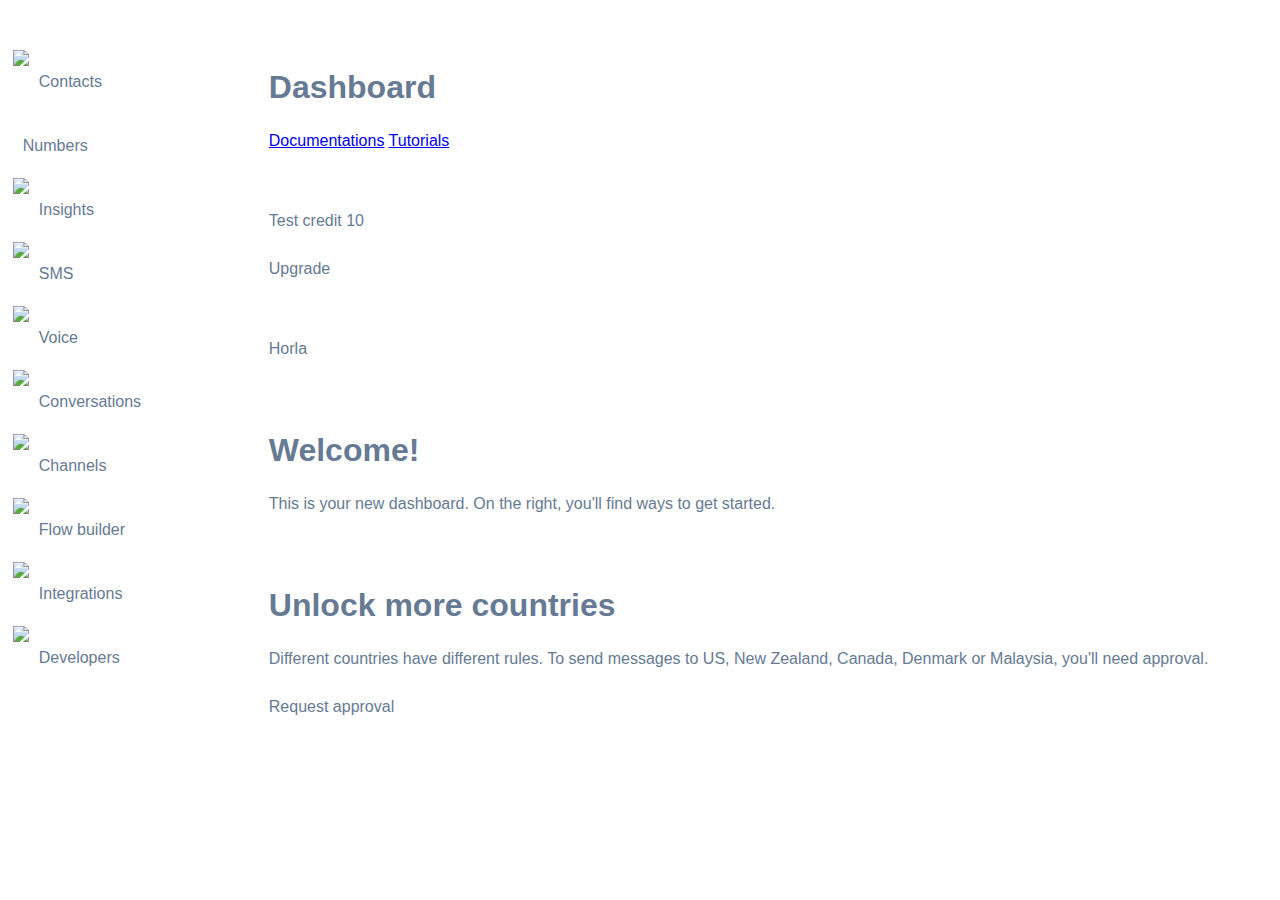
==== Messagebird/dashboard/index.html @ 9eba20c5 "jnj" ====
<!DOCTYPE html>
<html lang="en">
    <head>
        <meta charset="utf-8">
        <link rel="stylesheet" type="text/css" href="style.css">
        <meta name="viewport" content="width=device-width, initial-scale=1.0">

    </head>
    <body>
        <div class="container">
            <div class="fest">
                <div class="nava">
                    <img src="pp.svg">
                    <p>Contacts</p>
                </div>
                <div class="nava">
                    <img>
                    <p>Numbers</p>
                </div>
                <div class="nava">
                    <img src="ins.svg">
                    <p>Insights</p>
                </div>
                <div class="nava">
                    <img src="sms.svg">
                    <p>SMS</p>
                </div>
                <div class="nava">
                    <img src="voi.svg">
                    <p>Voice</p>
                </div>
                <div class="nava">
                    <img src="conv.svg">
                    <p>Conversations</p>
                </div>
                <div class="nava">
                    <img src="cha.svg">
                    <p>Channels</p>
                </div>
                <div class="nava">
                    <img src="flo.svg">
                    <p>Flow builder</p>
                </div>
                <div class="nava">
                    <img src="int.svg">
                    <p>Integrations</p>
                </div>
                <div class="nava">
                    <img src="dev.svg">
                    <p>Developers</p>
                </div>

            </div>
            <div class="econd">
                <div>
                    <h1>Dashboard</h1>
                    <div>
                        <a href="#">Documentations</a>
                        <a href="#">Tutorials</a>
                    </div>
                    <div>
                        <img>
                        <p>Test credit 10</p>
                        <span>Upgrade</span>
                    </div>
                    <div>
                        <img>
                        <p>Horla</p>
                    </div>
                </div>
                <div>
                    <div>
                        <div>
                            <img>
                            <h1>Welcome!</h1>
                            <p>This is your new dashboard. On the right, you'll find ways to get started.</p>
                        </div>
                        <div>
                            <img>
                            <span>
                                <h1>Unlock more countries</h1>
                                <p>Different countries have different rules. To send messages to US, New Zealand, Canada, Denmark or Malaysia, you'll need approval.</p>
                                <span>Request approval</span>
                            </span>
                        </div>
                    </div>
                    <div>
                        <div></div>
                        <div></div>
                    </div>
                </div>
            </div>
        </div>
    </body>

</html>
---- Messagebird/dashboard/style.css ----
@font-face {
   font-family: LotaGrotesque-Regular;
   src: url("/Fonts/LotaGrotesque-Regular.ttf");
}


@font-face {
   font-family: myFirstFont;
   src: url(sansation_light.woff);
}

@font-face {
   font-family: myFirstFont;
   src: url(sansation_light.woff);
}

@font-face {
   font-family: myFirstFont;
   src: url(sansation_light.woff);
}

@font-face {
   font-family: myFirstFont;
   src: url(sansation_light.woff);
}











body{
    font-family: LotaGrotesque-Regular, sans-serif;
    margin: 0;
    padding: 0;
    line-height: 2em;
    color: #667a93;
    margin-top: 50px;    

}

.container{
   display: flex;
   justify-content: space-around;
   align-content: space-between;
}

.fest{
   width: 18%;
}

.econd{
   width: 78%;
}

.nava{
   display: flex;
}

.nava>p{
   margin-left: 10px;
}
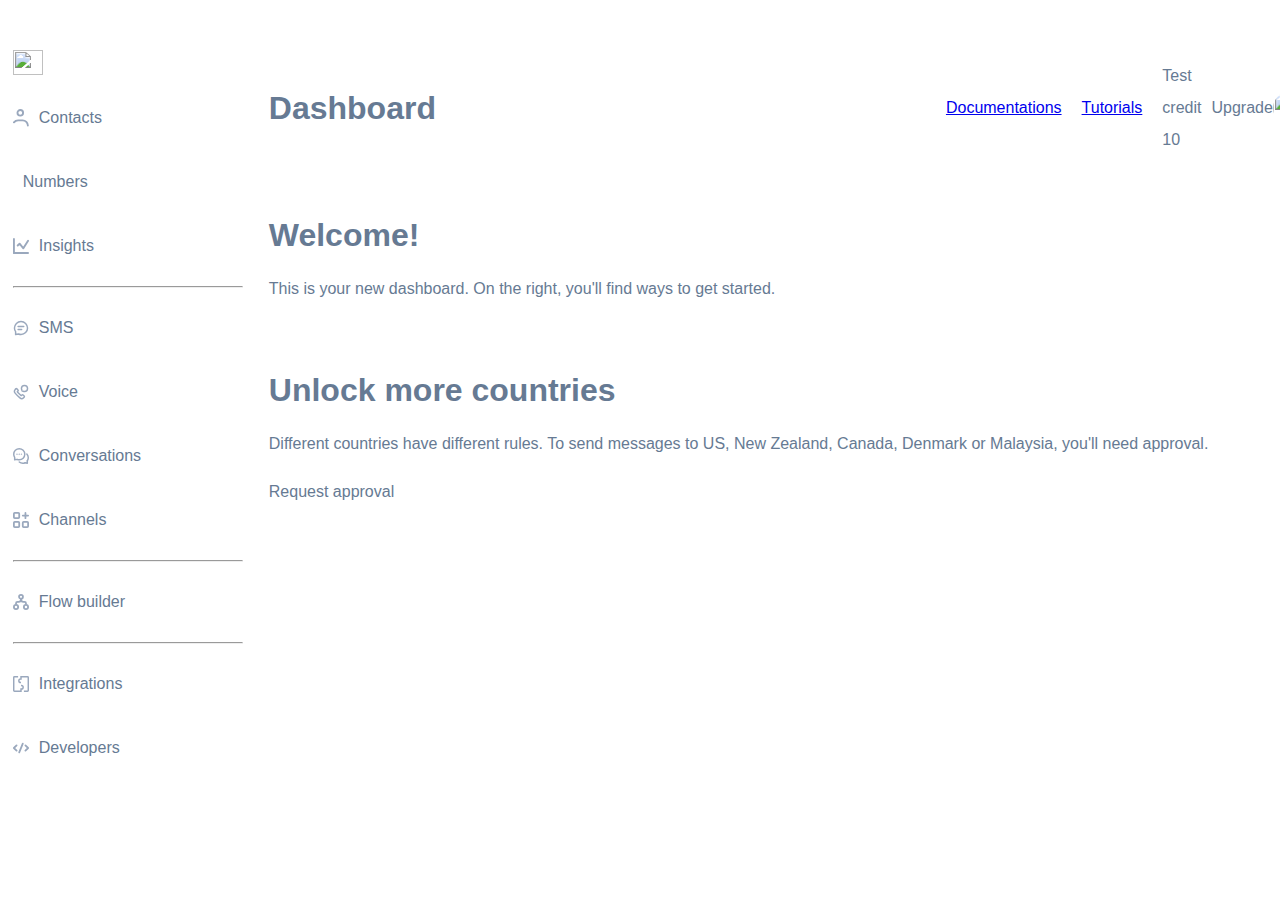
==== commit 0343c408: "jnc" ====
--- a/Messagebird/dashboard/index.html
+++ b/Messagebird/dashboard/index.html
@@ -10,6 +10,7 @@
     <body>
         <div class="container">
             <div class="fest">
+                <img src="glyph.svg" width="30px" height="25px">
                 <div class="nava">
                     <img src="pp.svg">
                     <p>Contacts</p>
@@ -22,6 +23,7 @@
                     <img src="ins.svg">
                     <p>Insights</p>
                 </div>
+                <hr>
                 <div class="nava">
                     <img src="sms.svg">
                     <p>SMS</p>
@@ -38,10 +40,12 @@
                     <img src="cha.svg">
                     <p>Channels</p>
                 </div>
+                <hr>
                 <div class="nava">
                     <img src="flo.svg">
                     <p>Flow builder</p>
                 </div>
+                <hr>
                 <div class="nava">
                     <img src="int.svg">
                     <p>Integrations</p>
@@ -53,19 +57,19 @@
 
             </div>
             <div class="econd">
-                <div>
+                <div class="dash">
                     <h1>Dashboard</h1>
-                    <div>
+                    <div class="doct">
                         <a href="#">Documentations</a>
                         <a href="#">Tutorials</a>
                     </div>
-                    <div>
+                    <div class="tst">
                         <img>
                         <p>Test credit 10</p>
                         <span>Upgrade</span>
                     </div>
-                    <div>
-                        <img>
+                    <div class="hrl">
+                        <img src="gravatar.jpg" class="grv">
                         <p>Horla</p>
                     </div>
                 </div>
--- a/Messagebird/dashboard/style.css
+++ b/Messagebird/dashboard/style.css
@@ -64,4 +64,34 @@
 
 .nava>p{
    margin-left: 10px;
+}
+
+.dash{
+   display: flex;
+   align-items: center;
+   justify-content: space-between;
+}
+
+.dash>h1{
+   margin-right: 500px;
+}
+
+.tst,.hrl,.doct{
+   display: flex;
+   align-items: center;
+}
+.doct>a{
+   margin: 10px;
+}
+
+.tst>p{
+   margin: 10px;
+}
+
+.grv{
+   width: 32px;
+   height: 32px;
+   margin-right: 16px;
+   flex-shrink: 0;
+   border-radius: 50%;
 }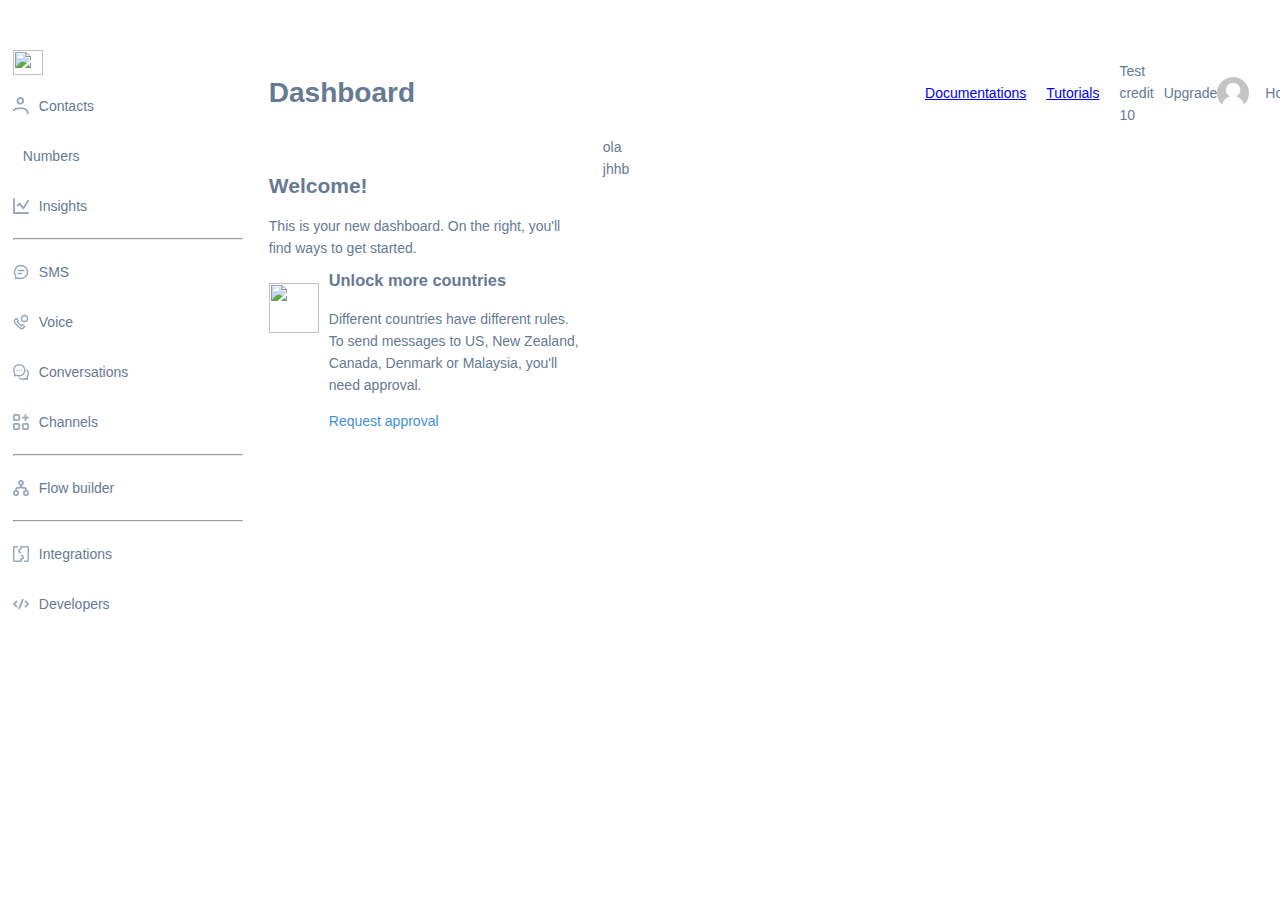
==== commit 250edc77: "jjdebh" ====
--- a/Messagebird/dashboard/index.html
+++ b/Messagebird/dashboard/index.html
@@ -73,25 +73,25 @@
                         <p>Horla</p>
                     </div>
                 </div>
-                <div>
-                    <div>
+                <div class="unl">
+                    <div class="welt">
                         <div>
                             <img>
-                            <h1>Welcome!</h1>
+                            <h2>Welcome!</h2>
                             <p>This is your new dashboard. On the right, you'll find ways to get started.</p>
                         </div>
-                        <div>
-                            <img>
+                        <div class="nota">
+                            <img src="note.svg" width="50px" height="50px">
                             <span>
-                                <h1>Unlock more countries</h1>
+                                <h3>Unlock more countries</h3>
                                 <p>Different countries have different rules. To send messages to US, New Zealand, Canada, Denmark or Malaysia, you'll need approval.</p>
-                                <span>Request approval</span>
+                                <span id="spnf">Request approval</span>
                             </span>
                         </div>
                     </div>
                     <div>
-                        <div></div>
-                        <div></div>
+                        <div> ola</div>
+                        <div>jhhb</div>
                     </div>
                 </div>
             </div>
--- a/Messagebird/dashboard/style.css
+++ b/Messagebird/dashboard/style.css
@@ -35,12 +35,15 @@
 
 
 body{
-    font-family: LotaGrotesque-Regular, sans-serif;
-    margin: 0;
-    padding: 0;
-    line-height: 2em;
-    color: #667a93;
-    margin-top: 50px;    
+   font-family: LotaGrotesque-Regular, sans-serif;
+   margin: 0;
+   padding: 0;
+   line-height: 2em;
+   color: #667a93;
+   margin-top: 50px;    
+   font-size: 14px;;
+   line-height: 22px;
+
 
 }
 
@@ -94,4 +97,29 @@
    margin-right: 16px;
    flex-shrink: 0;
    border-radius: 50%;
-}+}
+
+.unl{
+   display: flex;
+}
+
+.welt{
+   display: flex;
+   flex-direction: column;
+   margin-right: 24px;
+   flex-basis: 310px;
+}
+
+.nota{
+   display: flex;
+   margin-top: 10px;;
+}
+
+.nota>span{
+   margin-top: -30px;
+   margin-left: 10px;
+}
+
+#spnf{
+   color: #3f90dc;: 
+}
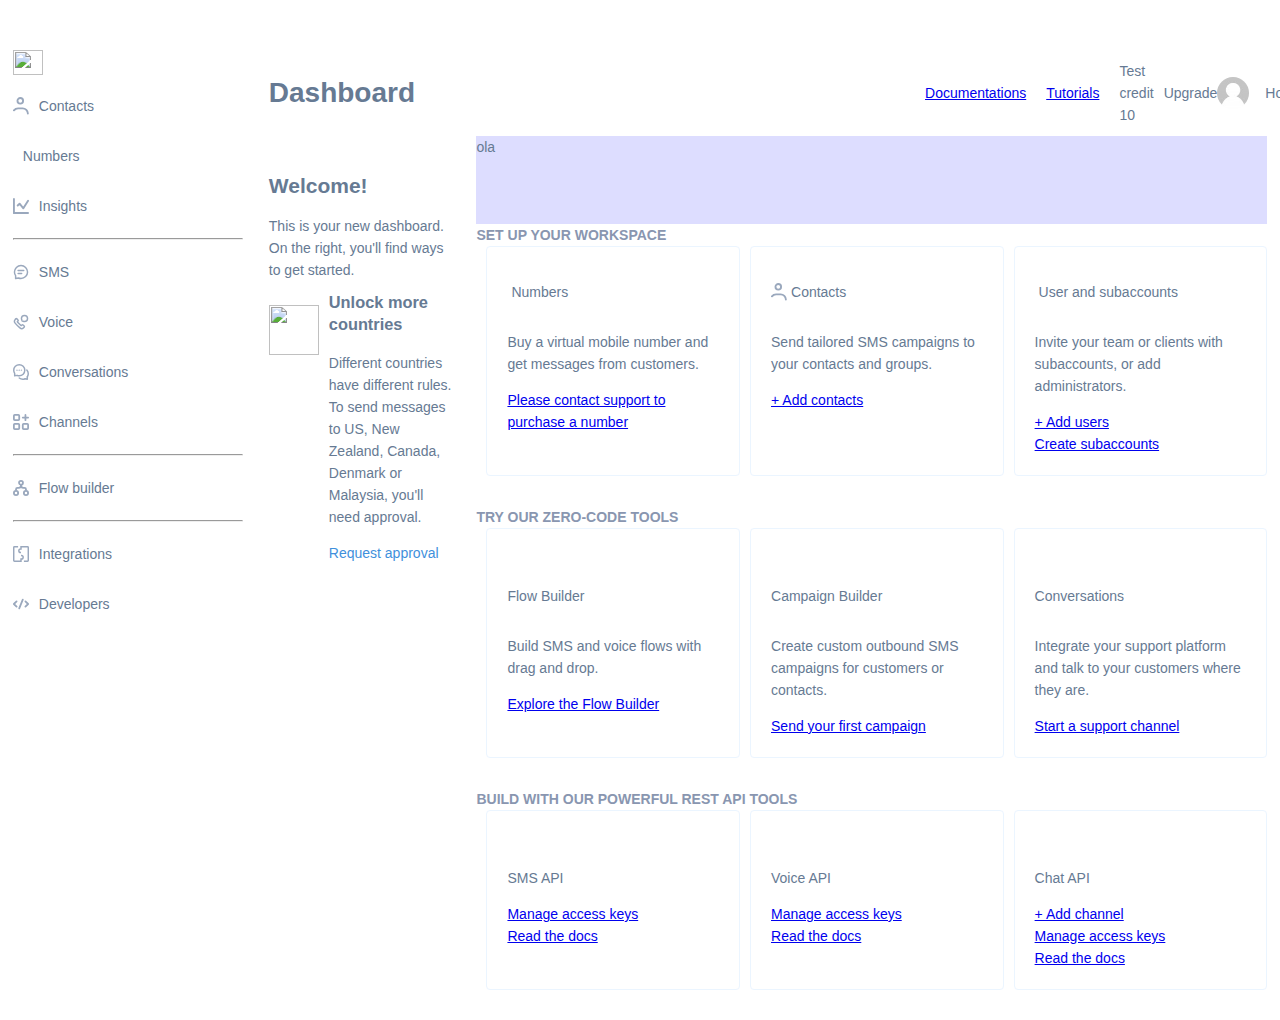
==== commit 3b5b1dc5: "kjwxwjk" ====
--- a/Messagebird/dashboard/index.html
+++ b/Messagebird/dashboard/index.html
@@ -89,9 +89,100 @@
                             </span>
                         </div>
                     </div>
-                    <div>
-                        <div> ola</div>
-                        <div>jhhb</div>
+                    <div class="yuia">
+                        <div class="ola"> ola</div>
+                        <div>
+                            <section>
+                                <span>SET UP YOUR WORKSPACE</span>
+                                <div class="iolk">
+                                    <div class="rege">
+                                        <div class="lopj">
+                                            <img src="num.svg" alt="">
+                                            <p>Numbers</p>
+                                        </div>
+                                        <p>Buy a virtual mobile number and get messages from customers.</p>
+                                        <a href="#">Please contact support to purchase a number</a>
+                                    </div>
+                                    <div class="rege">
+                                        <div class="lopj">
+                                            <img src="pp.svg" alt="">
+                                            <p>Contacts</p>
+                                        </div>
+                                        <p>Send tailored SMS campaigns to your contacts and groups.</p>
+                                        <a href="#">+ Add contacts</a>
+                                    </div>
+                                    <div class="rege">
+                                        <div class="lopj">
+                                            <img src="" alt="">
+                                            <p>User and subaccounts</p>
+                                        </div>
+                                        <p>Invite your team or clients with subaccounts, or add administrators.</p>
+                                        <a href="#">+ Add users</a>
+                                        <a href="#">Create subaccounts</a>
+                                    </div>
+                                </div>
+                            </section>
+                            <section>
+                                <span>TRY OUR ZERO-CODE TOOLS</span>
+                                <div class="iolk">
+                                    <div class="rege">
+                                        <div>
+                                            <img src="" alt="">
+                                            <p>Flow Builder</p>
+                                        </div>
+                                        <p>Build SMS and voice flows with drag and drop.</p>
+                                        <a href="#">Explore the Flow Builder</a>
+                                    </div>
+                                    <div class="rege">
+                                        <div>
+                                            <img src="">
+                                            <p>Campaign Builder</p>
+                                        </div>
+                                        <p>Create custom outbound SMS campaigns for customers or contacts.</p>
+                                        <a href="#">Send your first campaign</a>
+                                    </div>
+                                    <div class="rege">
+                                        <div>
+                                            <img src="" alt="">
+                                            <p>Conversations</p>
+                                        </div>
+                                        <p>Integrate your support platform and talk to your customers where they are.</p>
+                                        <a href="#">Start a support channel</a>
+                                    </div>
+                                </div>
+                            </section>
+                            <section>
+                                <span>BUILD WITH OUR POWERFUL REST API TOOLS</span>
+                                <div class="iolk">
+                                    <div class="rege">
+                                        <div>
+                                            <img src="" alt="">
+                                            <p>SMS API</p>
+                                        </div>
+                                        <a href="#">Manage access keys</a>
+                                        <a href="#">Read the docs</a>
+                                    </div>
+                                    <div class="rege">
+                                        <div>
+                                            <img src="" alt="">
+                                            <p>Voice API</p>
+                                        </div>
+                                        <a href="#">Manage access keys</a>
+                                        <a href="#">Read the docs</a>
+                                    </div>
+                                    <div class="rege">
+                                        <div>
+                                            <img src="" alt="">
+                                            <p>Chat API</p>
+                                        </div>
+                                        <a href="#">+ Add channel</a>
+                                        <a href="#">Manage access keys</a>
+                                        <a href="#"></a>
+                                        <a href="#">Read the docs</a>
+                                    </div>
+                                </div>
+                            </section>
+                        </div>
                     </div>
                 </div>
             </div>
--- a/Messagebird/dashboard/style.css
+++ b/Messagebird/dashboard/style.css
@@ -123,3 +123,54 @@
 #spnf{
    color: #3f90dc;: 
 }
+
+.yuia{
+   display: flex;
+   flex-direction: column;
+}
+
+.ola{
+   height: 88px;
+   width: 100%;
+   background: rgb(221, 221, 255);
+
+}
+
+.iolk{
+   display: flex;
+}
+
+.rege{
+   margin-bottom: 30px;
+   padding-top: 20px;
+   padding-right: 20px;
+   padding-bottom: 20px;
+   padding-left: 20px;
+   display: flex;
+   flex-direction: column;
+   box-shadow: none;
+   border-top: 1px solid rgb(235, 245, 255);
+   border-right: 1px solid rgb(235, 245, 255);
+   border-bottom: 1px solid rgb(235, 245, 255);
+   border-left: 1px solid rgb(235, 245, 255);
+   background: rgb(255, 255, 255);
+   border-radius: 4px;
+   flex: 1 1 109px;
+   margin-left: 10px;
+}
+
+.lopj{
+   display: flex;
+}
+
+.lopj>p{
+   margin-left: 4px;
+}
+
+section>span{
+   color: rgb(137, 150, 176);
+   text-transform: uppercase;
+   font-weight: 600;
+   font-size: 14px;
+
+}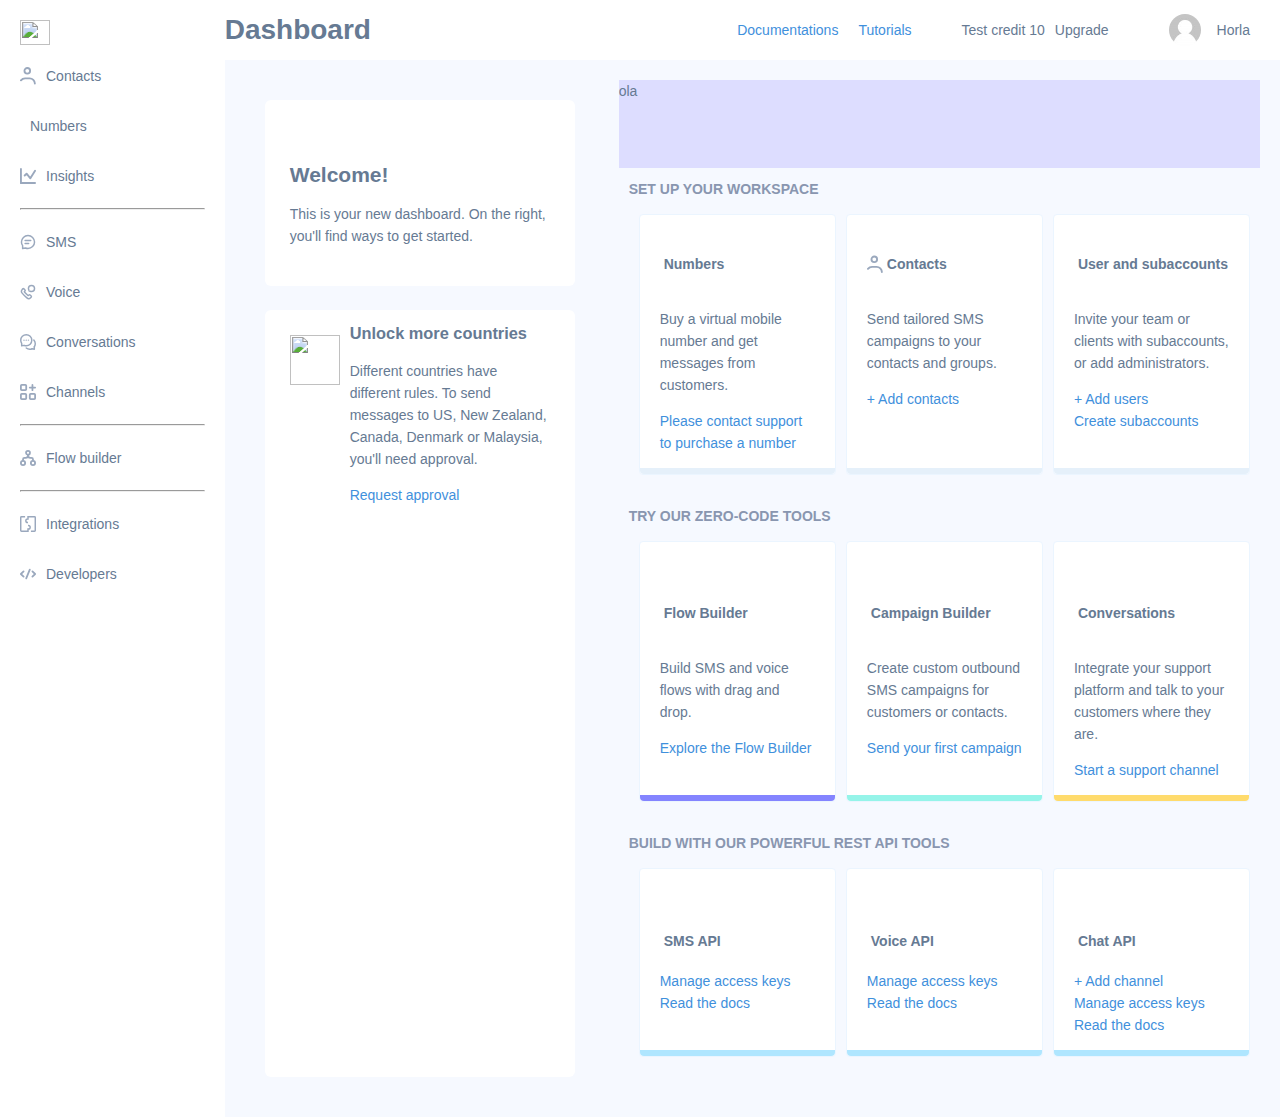
==== commit 1c7438b9: "hdhhd" ====
--- a/Messagebird/dashboard/index.html
+++ b/Messagebird/dashboard/index.html
@@ -91,34 +91,37 @@
                     </div>
                     <div class="yuia">
                         <div class="ola"> ola</div>
-                        <div>
+                        <div class="secr">
                             <section>
                                 <span>SET UP YOUR WORKSPACE</span>
                                 <div class="iolk">
                                     <div class="rege">
                                         <div class="lopj">
                                             <img src="num.svg" alt="">
-                                            <p>Numbers</p>
+                                            <h4>Numbers</h4>
                                         </div>
                                         <p>Buy a virtual mobile number and get messages from customers.</p>
                                         <a href="#">Please contact support to purchase a number</a>
+                                        <div class="jujup"></div>
                                     </div>
                                     <div class="rege">
                                         <div class="lopj">
                                             <img src="pp.svg" alt="">
-                                            <p>Contacts</p>
+                                            <h4>Contacts</h4>
                                         </div>
                                         <p>Send tailored SMS campaigns to your contacts and groups.</p>
                                         <a href="#">+ Add contacts</a>
+                                        <div class="jujup"></div>
                                     </div>
                                     <div class="rege">
                                         <div class="lopj">
                                             <img src="" alt="">
-                                            <p>User and subaccounts</p>
+                                            <h4>User and subaccounts</h4>
                                         </div>
                                         <p>Invite your team or clients with subaccounts, or add administrators.</p>
                                         <a href="#">+ Add users</a>
                                         <a href="#">Create subaccounts</a>
+                                        <div class="jujup"></div>
                                     </div>
                                 </div>
                             </section>
@@ -128,26 +131,29 @@
                                     <div class="rege">
                                         <div>
                                             <img src="" alt="">
-                                            <p>Flow Builder</p>
+                                            <h4>Flow Builder</h4>
                                         </div>
                                         <p>Build SMS and voice flows with drag and drop.</p>
                                         <a href="#">Explore the Flow Builder</a>
+                                        <div class="jujuq"></div>
                                     </div>
                                     <div class="rege">
                                         <div>
                                             <img src="">
-                                            <p>Campaign Builder</p>
+                                            <h4>Campaign Builder</h4>
                                         </div>
                                         <p>Create custom outbound SMS campaigns for customers or contacts.</p>
                                         <a href="#">Send your first campaign</a>
-                                    </div>
-                                    <div class="rege">
-                                        <div>
-                                            <img src="" alt="">
-                                            <p>Conversations</p>
+                                        <div class="juju"></div>
+                                    </div>
+                                    <div class="rege">
+                                        <div>
+                                            <img src="" alt="">
+                                            <h4>Conversations</h4>
                                         </div>
                                         <p>Integrate your support platform and talk to your customers where they are.</p>
                                         <a href="#">Start a support channel</a>
+                                        <div class="jujub"></div>
                                     </div>
                                 </div>
                             </section>
@@ -157,28 +163,31 @@
                                     <div class="rege">
                                         <div>
                                             <img src="" alt="">
-                                            <p>SMS API</p>
+                                            <h4>SMS API</h4>
                                         </div>
                                         <a href="#">Manage access keys</a>
                                         <a href="#">Read the docs</a>
-                                    </div>
-                                    <div class="rege">
-                                        <div>
-                                            <img src="" alt="">
-                                            <p>Voice API</p>
+                                        <div class="jujuc"></div>
+                                    </div>
+                                    <div class="rege">
+                                        <div>
+                                            <img src="" alt="">
+                                            <h4>Voice API</h4>
                                         </div>
                                         <a href="#">Manage access keys</a>
                                         <a href="#">Read the docs</a>
-                                    </div>
-                                    <div class="rege">
-                                        <div>
-                                            <img src="" alt="">
-                                            <p>Chat API</p>
+                                        <div class="jujuc"></div>
+                                    </div>
+                                    <div class="rege">
+                                        <div>
+                                            <img src="" alt="">
+                                            <h4>Chat API</h4>
                                         </div>
                                         <a href="#">+ Add channel</a>
                                         <a href="#">Manage access keys</a>
                                         <a href="#"></a>
                                         <a href="#">Read the docs</a>
+                                        <div class="jujuc"></div>
                                     </div>
                                 </div>
                             </section>
--- a/Messagebird/dashboard/style.css
+++ b/Messagebird/dashboard/style.css
@@ -32,6 +32,16 @@
 
 
 
+
+
+a{
+   text-decoration:none;
+   color: #3f90dc;
+}
+
+h4{
+   margin-left: 4px;
+}
 
 
 body{
@@ -40,7 +50,6 @@
    padding: 0;
    line-height: 2em;
    color: #667a93;
-   margin-top: 50px;    
    font-size: 14px;;
    line-height: 22px;
 
@@ -51,14 +60,17 @@
    display: flex;
    justify-content: space-around;
    align-content: space-between;
+   margin: auto;
 }
 
 .fest{
-   width: 18%;
+   width: 224px;
+   margin: 20px;
+
 }
 
 .econd{
-   width: 78%;
+   width: 100%;
 }
 
 .nava{
@@ -76,7 +88,7 @@
 }
 
 .dash>h1{
-   margin-right: 500px;
+   flex-grow: 1;
 }
 
 .tst,.hrl,.doct{
@@ -101,18 +113,31 @@
 
 .unl{
    display: flex;
+   background-color: #f6f9ff;
+   padding: 20px;
 }
 
 .welt{
    display: flex;
    flex-direction: column;
    margin-right: 24px;
-   flex-basis: 310px;
+   flex: 0 0 310px;
+   padding: 20px;
+   position: relative;
+}
+
+.welt>div{
+   border-radius: 6px;
+   background-color: white;
+   padding: 25px;
+
 }
 
 .nota{
    display: flex;
-   margin-top: 10px;;
+   margin-top: 24px;
+   flex-grow: 1;
+   flex-shrink: 1;
 }
 
 .nota>span{
@@ -138,9 +163,11 @@
 
 .iolk{
    display: flex;
+   margin-top: 14px;;
 }
 
 .rege{
+   position: relative;
    margin-bottom: 30px;
    padding-top: 20px;
    padding-right: 20px;
@@ -163,14 +190,80 @@
    display: flex;
 }
 
-.lopj>p{
-   margin-left: 4px;
-}
+
 
 section>span{
    color: rgb(137, 150, 176);
    text-transform: uppercase;
    font-weight: 600;
    font-size: 14px;
-
+}
+
+.secr{
+   margin: 10px;
+}
+
+.juju{
+   position: absolute;
+   bottom: 0px;
+   left: 0px;
+   border-bottom-left-radius: 4px;
+   border-bottom-right-radius: 4px;
+   width: 100%;
+   height: 6px;
+   background-color: rgb(149, 244, 233);
+}
+
+
+.jujuq{
+   position: absolute;
+   bottom: 0px;
+   left: 0px;
+   border-bottom-left-radius: 4px;
+   border-bottom-right-radius: 4px;
+   width: 100%;
+   height: 6px;
+   background-color: rgb(132, 132, 255);
+
+}
+
+
+.jujup{
+   position: absolute;
+   bottom: 0px;
+   left: 0px;
+   border-bottom-left-radius: 4px;
+   border-bottom-right-radius: 4px;
+   width: 100%;
+   height: 6px;
+   background-color: rgb(229, 240, 250);
+
+}
+
+.jujub{
+   position: absolute;
+   bottom: 0px;
+   left: 0px;
+   border-bottom-left-radius: 4px;
+   border-bottom-right-radius: 4px;
+   width: 100%;
+   height: 6px;
+   background-color: rgb(255, 219, 108);
+}
+
+.jujuc{
+   position: absolute;
+   bottom: 0px;
+   left: 0px;
+   border-bottom-left-radius: 4px;
+   border-bottom-right-radius: 4px;
+   width: 100%;
+   height: 6px;
+   background-color: rgb(175, 230, 255);
+
+}
+
+.hrl,.tst{
+   padding-left: 30px;
+   padding-right: 30px;;
 }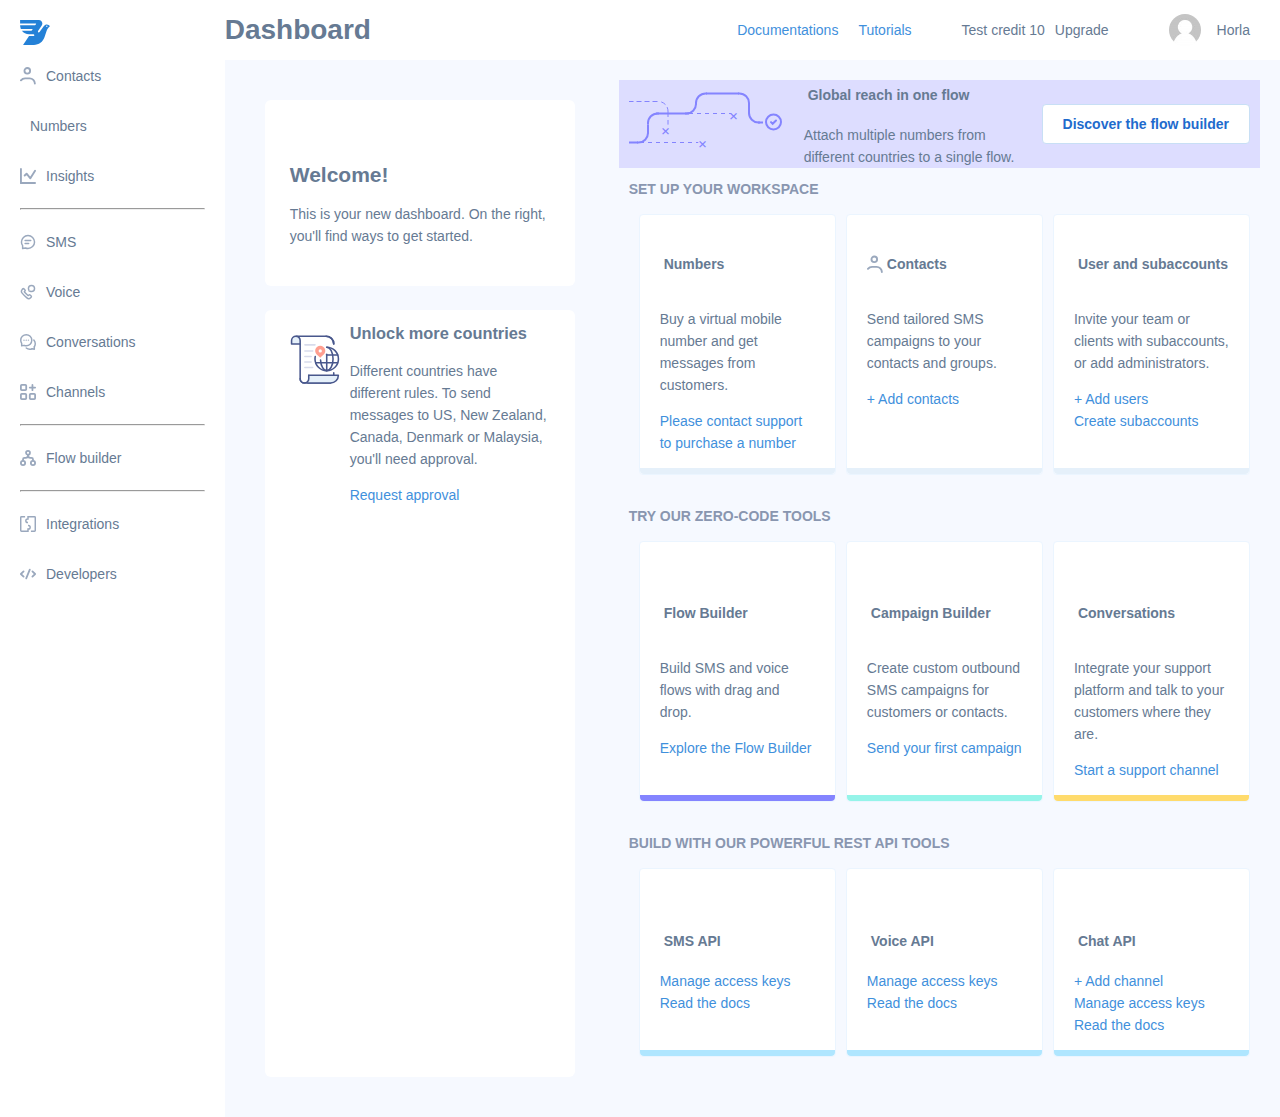
==== commit cd9f3390: "jedc" ====
--- a/Messagebird/dashboard/index.html
+++ b/Messagebird/dashboard/index.html
@@ -90,7 +90,18 @@
                         </div>
                     </div>
                     <div class="yuia">
-                        <div class="ola"> ola</div>
+                        <div class="ola"> 
+                            <div>
+                                <svg height="63px" width="155px" version="1.1" viewBox="0 0 155 56" class="css-1xaekgw eop8cnr5"><defs></defs><g fill="none" stroke="none" stroke-width="1"><g transform="translate(0.000000, -19.000000)"><g><g transform="translate(-3.000000, 20.000000)"><g fill="#8484FF" font-size="17" transform="translate(75.363573, 51.041791) rotate(45.000000) translate(-75.363573, -51.041791) translate(70.863573, 39.541791)"><text id="+"><tspan x="0.192" y="16.192">+</tspan></text></g><g fill="#8484FF" font-size="17" transform="translate(38.363573, 38.041791) rotate(45.000000) translate(-38.363573, -38.041791) translate(33.863573, 26.541791)"><text id="+"><tspan x="0.192" y="16.192">+</tspan></text></g><g fill="#8484FF" font-size="17" transform="translate(106.363573, 23.041791) rotate(45.000000) translate(-106.363573, -23.041791) translate(101.863573, 11.541791)"><text id="+"><tspan x="0.192" y="16.192">+</tspan></text></g><path d="M112.016,0 L81,0" fill="#D8D8D8" stroke="#8484FF" stroke-linecap="square" stroke-width="2"></path><path d="M31.016,8 L0,8" fill="#D8D8D8" stroke="#8484FF" stroke-dasharray="4" stroke-linecap="square"></path><path d="M123,19 L123,19.4 C123,24.7019336 127.298066,29 132.6,29 L133,29" stroke="#8484FF" stroke-linecap="square" stroke-width="2"></path><path d="M22,32 L22,39 M123,10.983 L123,19" fill="#D8D8D8" stroke="#8484FF" stroke-linecap="square" stroke-width="2"></path><path d="M42,18.983 L42,30.597" fill="#D8D8D8" stroke="#8484FF" stroke-dasharray="4" stroke-linecap="square"></path><path d="M22,30 L22,29.6 C22,24.2980664 26.2980664,20 31.6,20 L32,20 M70,10 L70,9.6 C70,4.2980664 74.2980664,8.8817842e-16 79.6,0 L80,0 M123,10 L123,9.6 C123,4.2980664 118.701934,9.76996262e-15 113.4,0 L113,0" stroke="#8484FF" stroke-linecap="square" stroke-width="2"></path><path d="M42,18 L42,17.6 C42,15.0539217 40.9885743,12.6121241 39.1882251,10.8117749 C37.3878759,9.01142567 34.9460783,8 32.4,8 L32,8" stroke="#8484FF" stroke-dasharray="4" stroke-linecap="square"></path><path d="M14,49 L72.26,49 M47,20 L105.26,20" stroke="#8484FF" stroke-dasharray="4"></path><path d="M62.016,20 L31,20 M136,29 L133,29 M11.016,49 L1,49" fill="#D8D8D8" stroke="#8484FF" stroke-linecap="square" stroke-width="2"></path><path d="M70,10 L70,10.4 C70,15.7019336 65.7019336,20 60.4,20 L60,20 M22,39 L22,39.4 C22,41.9460783 20.9885743,44.3878759 19.1882251,46.1882251 C17.3878759,47.9885743 14.9460783,49 12.4,49 L12,49" stroke="#8484FF" stroke-linecap="square" stroke-width="2"></path><g stroke="#8484FF" stroke-linecap="round" stroke-width="2" transform="translate(140.000000, 21.000000)"><path d="M15,7.5 C15,11.6421356 11.6421356,15 7.5,15 C3.35786438,15 0,11.6421356 0,7.5 C0,3.35786438 3.35786438,0 7.5,0 C11.6421356,0 15,3.35786438 15,7.5 Z"></path><polyline points="10 6 6.644 9.333 5 7.627"></polyline></g></g></g></g></g></svg>
+                            </div>
+                            <div>
+                                <h4>Global reach in one flow</h4>
+                                <p>Attach multiple numbers from different countries to a single flow.</p>
+                            </div>
+                            <div>
+                                <button id="werh">Discover the flow builder</button>
+                            </div>
+                        </div>
                         <div class="secr">
                             <section>
                                 <span>SET UP YOUR WORKSPACE</span>
--- a/Messagebird/dashboard/style.css
+++ b/Messagebird/dashboard/style.css
@@ -155,6 +155,8 @@
 }
 
 .ola{
+   display: flex;
+   align-items: center;
    height: 88px;
    width: 100%;
    background: rgb(221, 221, 255);
@@ -266,4 +268,29 @@
 .hrl,.tst{
    padding-left: 30px;
    padding-right: 30px;;
+}
+
+
+#werh{
+   height: 40px;
+   padding-right: 20px;
+   padding-left: 20px;
+   font-size: 14px;
+   font-weight: 600;
+   display: flex;
+   justify-content: center;
+   align-items: center;
+   white-space: nowrap;
+   color: rgb(30, 107, 205);
+   background-color: rgb(255, 255, 255);
+   border-radius: 4px;
+   border-width: 1px;
+   border-style: solid;
+   border-color: rgb(200, 223, 245);
+   border-image: initial;
+}
+
+.ola>div{
+   margin: 10px;
+   flex-grow: 1;
 }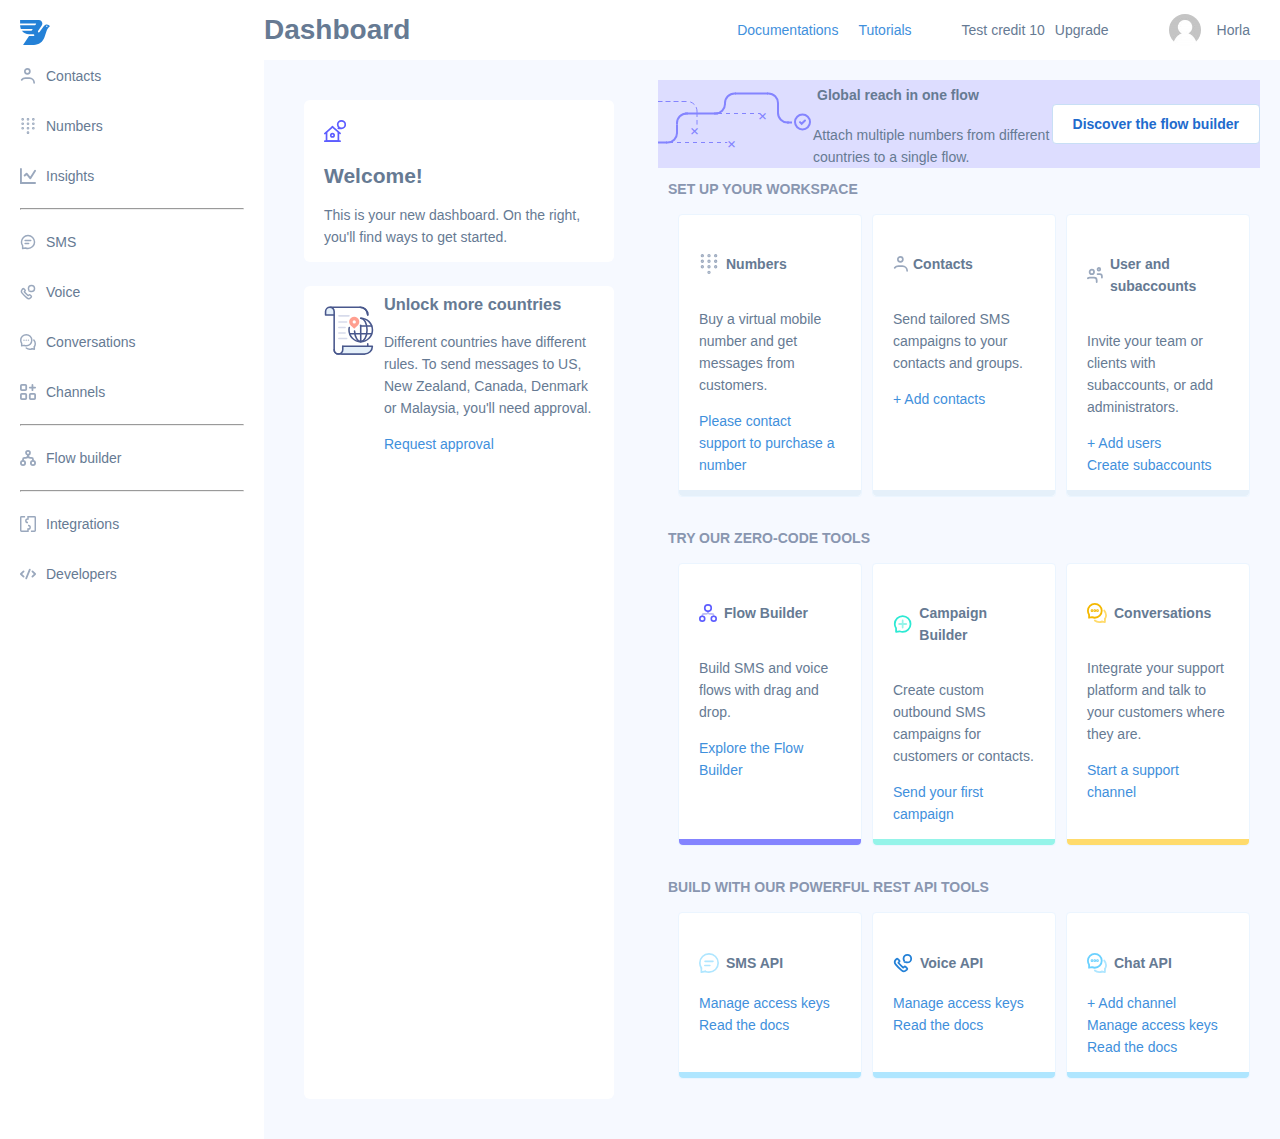
==== commit b70559ff: "dbh" ====
--- a/Messagebird/dashboard/index.html
+++ b/Messagebird/dashboard/index.html
@@ -9,52 +9,54 @@
     </head>
     <body>
         <div class="container">
-            <div class="fest">
-                <img src="glyph.svg" width="30px" height="25px">
-                <div class="nava">
-                    <img src="pp.svg">
-                    <p>Contacts</p>
+            <div class="fssst">
+                <div class="fest">
+                    <img src="glyph.svg" width="30px" height="25px">
+                    <div class="nava">
+                        <img src="pp.svg">
+                        <p>Contacts</p>
+                    </div>
+                    <div class="nava">
+                        <svg version="1.1" viewBox="0 0 15 18" height="16px" width="16px"><g id="Symbols" fill="none" stroke="none" stroke-linecap="round" stroke-width="1"><g id="icon-dashboard-numbers-b" fill="#9AA8BD" stroke="#9AA8BD" stroke-width="2"><g transform="translate(1.000000, 1.000000)"><path d="M1,0.5 C1,0.776 0.776,1 0.5,1 C0.224,1 0,0.776 0,0.5 C0,0.224 0.224,0 0.5,0 C0.776,0 1,0.224 1,0.5 Z"></path><path d="M7,0.5 C7,0.776 6.776,1 6.5,1 C6.224,1 6,0.776 6,0.5 C6,0.224 6.224,0 6.5,0 C6.776,0 7,0.224 7,0.5 Z"></path><path d="M13,0.5 C13,0.776 12.776,1 12.5,1 C12.224,1 12,0.776 12,0.5 C12,0.224 12.224,0 12.5,0 C12.776,0 13,0.224 13,0.5 Z"></path><path d="M1,5.5 C1,5.776 0.776,6 0.5,6 C0.224,6 0,5.776 0,5.5 C0,5.224 0.224,5 0.5,5 C0.776,5 1,5.224 1,5.5 Z"></path><path d="M7,5.5 C7,5.776 6.776,6 6.5,6 C6.224,6 6,5.776 6,5.5 C6,5.224 6.224,5 6.5,5 C6.776,5 7,5.224 7,5.5 Z"></path><path d="M13,5.5 C13,5.776 12.776,6 12.5,6 C12.224,6 12,5.776 12,5.5 C12,5.224 12.224,5 12.5,5 C12.776,5 13,5.224 13,5.5 Z"></path><path d="M1,10.5 C1,10.776 0.776,11 0.5,11 C0.224,11 0,10.776 0,10.5 C0,10.224 0.224,10 0.5,10 C0.776,10 1,10.224 1,10.5 Z"></path><path d="M7,10.5 C7,10.776 6.776,11 6.5,11 C6.224,11 6,10.776 6,10.5 C6,10.224 6.224,10 6.5,10 C6.776,10 7,10.224 7,10.5 Z"></path><path d="M7,15.5 C7,15.776 6.776,16 6.5,16 C6.224,16 6,15.776 6,15.5 C6,15.224 6.224,15 6.5,15 C6.776,15 7,15.224 7,15.5 Z"></path><path d="M13,10.5 C13,10.776 12.776,11 12.5,11 C12.224,11 12,10.776 12,10.5 C12,10.224 12.224,10 12.5,10 C12.776,10 13,10.224 13,10.5 Z"></path></g></g></g></svg>
+                        <p>Numbers</p>
+                    </div>
+                    <div class="nava">
+                        <img src="ins.svg">
+                        <p>Insights</p>
+                    </div>
+                    <hr>
+                    <div class="nava">
+                        <img src="sms.svg">
+                        <p>SMS</p>
+                    </div>
+                    <div class="nava">
+                        <img src="voi.svg">
+                        <p>Voice</p>
+                    </div>
+                    <div class="nava">
+                        <img src="conv.svg">
+                        <p>Conversations</p>
+                    </div>
+                    <div class="nava">
+                        <img src="cha.svg">
+                        <p>Channels</p>
+                    </div>
+                    <hr>
+                    <div class="nava">
+                        <img src="flo.svg">
+                        <p>Flow builder</p>
+                    </div>
+                    <hr>
+                    <div class="nava">
+                        <img src="int.svg">
+                        <p>Integrations</p>
+                    </div>
+                    <div class="nava">
+                        <img src="dev.svg">
+                        <p>Developers</p>
+                    </div>
+
                 </div>
-                <div class="nava">
-                    <img>
-                    <p>Numbers</p>
-                </div>
-                <div class="nava">
-                    <img src="ins.svg">
-                    <p>Insights</p>
-                </div>
-                <hr>
-                <div class="nava">
-                    <img src="sms.svg">
-                    <p>SMS</p>
-                </div>
-                <div class="nava">
-                    <img src="voi.svg">
-                    <p>Voice</p>
-                </div>
-                <div class="nava">
-                    <img src="conv.svg">
-                    <p>Conversations</p>
-                </div>
-                <div class="nava">
-                    <img src="cha.svg">
-                    <p>Channels</p>
-                </div>
-                <hr>
-                <div class="nava">
-                    <img src="flo.svg">
-                    <p>Flow builder</p>
-                </div>
-                <hr>
-                <div class="nava">
-                    <img src="int.svg">
-                    <p>Integrations</p>
-                </div>
-                <div class="nava">
-                    <img src="dev.svg">
-                    <p>Developers</p>
-                </div>
-
             </div>
             <div class="econd">
                 <div class="dash">
@@ -74,10 +76,21 @@
                     </div>
                 </div>
                 <div class="unl">
+                        <div class="olahid"> 
+                                <div>
+                                    <svg height="63px" width="155px" version="1.1" viewBox="0 0 155 56" class="css-1xaekgw eop8cnr5"><defs></defs><g fill="none" stroke="none" stroke-width="1"><g transform="translate(0.000000, -19.000000)"><g><g transform="translate(-3.000000, 20.000000)"><g fill="#8484FF" font-size="17" transform="translate(75.363573, 51.041791) rotate(45.000000) translate(-75.363573, -51.041791) translate(70.863573, 39.541791)"><text id="+"><tspan x="0.192" y="16.192">+</tspan></text></g><g fill="#8484FF" font-size="17" transform="translate(38.363573, 38.041791) rotate(45.000000) translate(-38.363573, -38.041791) translate(33.863573, 26.541791)"><text id="+"><tspan x="0.192" y="16.192">+</tspan></text></g><g fill="#8484FF" font-size="17" transform="translate(106.363573, 23.041791) rotate(45.000000) translate(-106.363573, -23.041791) translate(101.863573, 11.541791)"><text id="+"><tspan x="0.192" y="16.192">+</tspan></text></g><path d="M112.016,0 L81,0" fill="#D8D8D8" stroke="#8484FF" stroke-linecap="square" stroke-width="2"></path><path d="M31.016,8 L0,8" fill="#D8D8D8" stroke="#8484FF" stroke-dasharray="4" stroke-linecap="square"></path><path d="M123,19 L123,19.4 C123,24.7019336 127.298066,29 132.6,29 L133,29" stroke="#8484FF" stroke-linecap="square" stroke-width="2"></path><path d="M22,32 L22,39 M123,10.983 L123,19" fill="#D8D8D8" stroke="#8484FF" stroke-linecap="square" stroke-width="2"></path><path d="M42,18.983 L42,30.597" fill="#D8D8D8" stroke="#8484FF" stroke-dasharray="4" stroke-linecap="square"></path><path d="M22,30 L22,29.6 C22,24.2980664 26.2980664,20 31.6,20 L32,20 M70,10 L70,9.6 C70,4.2980664 74.2980664,8.8817842e-16 79.6,0 L80,0 M123,10 L123,9.6 C123,4.2980664 118.701934,9.76996262e-15 113.4,0 L113,0" stroke="#8484FF" stroke-linecap="square" stroke-width="2"></path><path d="M42,18 L42,17.6 C42,15.0539217 40.9885743,12.6121241 39.1882251,10.8117749 C37.3878759,9.01142567 34.9460783,8 32.4,8 L32,8" stroke="#8484FF" stroke-dasharray="4" stroke-linecap="square"></path><path d="M14,49 L72.26,49 M47,20 L105.26,20" stroke="#8484FF" stroke-dasharray="4"></path><path d="M62.016,20 L31,20 M136,29 L133,29 M11.016,49 L1,49" fill="#D8D8D8" stroke="#8484FF" stroke-linecap="square" stroke-width="2"></path><path d="M70,10 L70,10.4 C70,15.7019336 65.7019336,20 60.4,20 L60,20 M22,39 L22,39.4 C22,41.9460783 20.9885743,44.3878759 19.1882251,46.1882251 C17.3878759,47.9885743 14.9460783,49 12.4,49 L12,49" stroke="#8484FF" stroke-linecap="square" stroke-width="2"></path><g stroke="#8484FF" stroke-linecap="round" stroke-width="2" transform="translate(140.000000, 21.000000)"><path d="M15,7.5 C15,11.6421356 11.6421356,15 7.5,15 C3.35786438,15 0,11.6421356 0,7.5 C0,3.35786438 3.35786438,0 7.5,0 C11.6421356,0 15,3.35786438 15,7.5 Z"></path><polyline points="10 6 6.644 9.333 5 7.627"></polyline></g></g></g></g></g></svg>
+                                </div>
+                                <div>
+                                    <h4>Global reach in one flow</h4>
+                                    <p id="juju">Attach multiple numbers from different countries to a single flow.</p>
+                                </div>
+                                <div>
+                                    <button id="werh">Discover the flow builder</button>
+                                </div>
+                            </div>
                     <div class="welt">
                         <div>
-                            <img>
-                            <h2>Welcome!</h2>
+                            <svg viewBox="0 0 26 26" xmlns="http://www.w3.org/2000/svg" class="homes"><polyline fill="none" stroke="currentColor" stroke-width="2" stroke-linecap="round" stroke-linejoin="round" stroke-miterlimit="10" points="17,15 17,25 3,25 3,15 "></polyline><line fill="none" stroke="currentColor" stroke-width="2" stroke-linecap="round" stroke-linejoin="round" stroke-miterlimit="10" x1="10" y1="8" x2="1" y2="16"></line><line fill="none" stroke="currentColor" stroke-width="2" stroke-linecap="round" stroke-linejoin="round" stroke-miterlimit="10" x1="10" y1="8" x2="19" y2="15.8"></line><line fill="none" stroke="currentColor" stroke-width="2" stroke-linecap="round" stroke-linejoin="round" stroke-miterlimit="10" x1="1" y1="25" x2="19" y2="25"></line><circle fill="none" stroke="currentColor" stroke-width="2" stroke-linecap="round" stroke-linejoin="round" stroke-miterlimit="10" cx="10" cy="18" r="2"></circle><g><path fill="none" stroke="currentColor" stroke-width="2" stroke-linecap="round" stroke-linejoin="round" stroke-miterlimit="10" d="M17.8,8.8c0,0.2-0.1,0.4-0.1,0.5C17.4,9.6,17,9.8,17,9.8l0,0c0.2,0.1,0.4,0.2,0.8,0.2c0.7,0.1,1.2-0.3,1.4-0.4l0,0 c0.5,0.2,0.9,0.2,1.5,0.2c2.4,0,4.4-2,4.4-4.4S23,1,20.6,1s-4.4,2-4.4,4.4C16.2,6.8,16.8,8,17.8,8.8"></path></g></svg>                            <h2>Welcome!</h2>
                             <p>This is your new dashboard. On the right, you'll find ways to get started.</p>
                         </div>
                         <div class="nota">
@@ -108,7 +121,7 @@
                                 <div class="iolk">
                                     <div class="rege">
                                         <div class="lopj">
-                                            <img src="num.svg" alt="">
+                                            <svg version="1.1" viewBox="0 0 15 18" height="20px" width="20px"><g id="Symbols" fill="none" stroke="none" stroke-linecap="round" stroke-width="1"><g id="icon-dashboard-numbers-b" fill="#9AA8BD" stroke="#9AA8BD" stroke-width="2"><g transform="translate(1.000000, 1.000000)"><path d="M1,0.5 C1,0.776 0.776,1 0.5,1 C0.224,1 0,0.776 0,0.5 C0,0.224 0.224,0 0.5,0 C0.776,0 1,0.224 1,0.5 Z"></path><path d="M7,0.5 C7,0.776 6.776,1 6.5,1 C6.224,1 6,0.776 6,0.5 C6,0.224 6.224,0 6.5,0 C6.776,0 7,0.224 7,0.5 Z"></path><path d="M13,0.5 C13,0.776 12.776,1 12.5,1 C12.224,1 12,0.776 12,0.5 C12,0.224 12.224,0 12.5,0 C12.776,0 13,0.224 13,0.5 Z"></path><path d="M1,5.5 C1,5.776 0.776,6 0.5,6 C0.224,6 0,5.776 0,5.5 C0,5.224 0.224,5 0.5,5 C0.776,5 1,5.224 1,5.5 Z"></path><path d="M7,5.5 C7,5.776 6.776,6 6.5,6 C6.224,6 6,5.776 6,5.5 C6,5.224 6.224,5 6.5,5 C6.776,5 7,5.224 7,5.5 Z"></path><path d="M13,5.5 C13,5.776 12.776,6 12.5,6 C12.224,6 12,5.776 12,5.5 C12,5.224 12.224,5 12.5,5 C12.776,5 13,5.224 13,5.5 Z"></path><path d="M1,10.5 C1,10.776 0.776,11 0.5,11 C0.224,11 0,10.776 0,10.5 C0,10.224 0.224,10 0.5,10 C0.776,10 1,10.224 1,10.5 Z"></path><path d="M7,10.5 C7,10.776 6.776,11 6.5,11 C6.224,11 6,10.776 6,10.5 C6,10.224 6.224,10 6.5,10 C6.776,10 7,10.224 7,10.5 Z"></path><path d="M7,15.5 C7,15.776 6.776,16 6.5,16 C6.224,16 6,15.776 6,15.5 C6,15.224 6.224,15 6.5,15 C6.776,15 7,15.224 7,15.5 Z"></path><path d="M13,10.5 C13,10.776 12.776,11 12.5,11 C12.224,11 12,10.776 12,10.5 C12,10.224 12.224,10 12.5,10 C12.776,10 13,10.224 13,10.5 Z"></path></g></g></g></svg>                                            
                                             <h4>Numbers</h4>
                                         </div>
                                         <p>Buy a virtual mobile number and get messages from customers.</p>
@@ -126,7 +139,7 @@
                                     </div>
                                     <div class="rege">
                                         <div class="lopj">
-                                            <img src="" alt="">
+                                            <svg viewBox="0 0 18 18" height="20px" width="20px" color="#9AA8BD" class="css-1xk5c8n-StyledIcon e192w5hp0" style="color: rgb(154, 168, 189); stroke: rgb(154, 168, 189);"><g id="Symbols" fill="none" fill-rule="evenodd" stroke-linecap="round" stroke-linejoin="round"><g transform="translate(1 1)" id="icon-dashboard-contacts-2-b" stroke="currentColor" stroke-width="2"><path d="M0.0002,11.6973 C0.5082,11.2623 1.1672,11.0003 1.8882,11.0003 L7.0772,11.0003 C8.6822,11.0003 9.9822,12.3013 9.9822,13.9053 L9.9822,16.0003" id="Stroke-1"></path><path d="M6.9612,4.4893 C6.9612,5.8643 5.8472,6.9783 4.4722,6.9783 C3.0972,6.9783 1.9822,5.8643 1.9822,4.4893 C1.9822,3.1143 3.0972,2.0003 4.4722,2.0003 C5.8472,2.0003 6.9612,3.1143 6.9612,4.4893 Z" id="Stroke-3"></path><path d="M10.9827,7 L13.5537,7 C14.8567,7 15.9127,8.056 15.9127,9.359 L15.9127,10.871" id="Stroke-5"></path><path d="M13.9827,1.5 C13.9827,2.328 13.3107,3 12.4827,3 C11.6547,3 10.9827,2.328 10.9827,1.5 C10.9827,0.672 11.6547,0 12.4827,0 C13.3107,0 13.9827,0.672 13.9827,1.5 Z" id="Stroke-7"></path></g></g></svg>
                                             <h4>User and subaccounts</h4>
                                         </div>
                                         <p>Invite your team or clients with subaccounts, or add administrators.</p>
@@ -140,8 +153,8 @@
                                 <span>TRY OUR ZERO-CODE TOOLS</span>
                                 <div class="iolk">
                                     <div class="rege">
-                                        <div>
-                                            <img src="" alt="">
+                                        <div class="lopj">
+                                            <svg xmlns="http://www.w3.org/2000/svg" x="0px" y="0px" viewBox="0 0 22 22" height="18px" width="18px"><g><path d="M11,9 v1c0,1.1-0.9,2-2,2H6c-1.1,0-2,0.9-2,2v1" fill="none" stroke="#BCBCF6" stroke-width="2" stroke-linecap="round" stroke-linejoin="round" stroke-miterlimit="10"></path><path d="M11,9 v1c0,1.1,0.9,2,2,2h3c1.1,0,2,0.9,2,2v1" fill="none" stroke="#BCBCF6" stroke-width="2" stroke-linecap="round" stroke-linejoin="round" stroke-miterlimit="10"></path><circle cx="4" cy="18" r="3" fill="none" stroke="#5D5DFF" stroke-width="2" stroke-linecap="round" stroke-linejoin="round" stroke-miterlimit="10"></circle><circle cx="18" cy="18" r="3" fill="none" stroke="#5D5DFF" stroke-width="2" stroke-linecap="round" stroke-linejoin="round" stroke-miterlimit="10"></circle><circle cx="11" cy="5" r="4" fill="none" stroke="#5D5DFF" stroke-width="2" stroke-linecap="round" stroke-linejoin="round" stroke-miterlimit="10"></circle></g></svg>
                                             <h4>Flow Builder</h4>
                                         </div>
                                         <p>Build SMS and voice flows with drag and drop.</p>
@@ -149,8 +162,8 @@
                                         <div class="jujuq"></div>
                                     </div>
                                     <div class="rege">
-                                        <div>
-                                            <img src="">
+                                        <div class="lopj">
+                                            <svg version="1.1" id="Layer_1" xmlns="http://www.w3.org/2000/svg" x="0px" y="0px" viewBox="0 0 22 22" height="20px" width="20px"><g><g><path d="M11,7v8 M7,11h8" fill="none" stroke="#95F4E9" stroke-width="2" stroke-linecap="round" stroke-linejoin="round" stroke-miterlimit="10"></path></g><path d="M7.5,19.3l-4,0.7v-4.1C2.6,14.5,2,12.9,2,11c0-4.9,4.1-9,9-9s9,4.1,9,9s-4.1,9-9,9C9.7,20,8.5,19.7,7.5,19.3z" fill="none" stroke="#2CE9D3" stroke-width="2" stroke-linecap="round" stroke-linejoin="round" stroke-miterlimit="10"></path></g></svg>
                                             <h4>Campaign Builder</h4>
                                         </div>
                                         <p>Create custom outbound SMS campaigns for customers or contacts.</p>
@@ -158,8 +171,8 @@
                                         <div class="juju"></div>
                                     </div>
                                     <div class="rege">
-                                        <div>
-                                            <img src="" alt="">
+                                        <div class="lopj">
+                                            <svg xmlns="http://www.w3.org/2000/svg" x="0px" y="0px" viewBox="0 0 22 22" height="20px" width="20px"><g><path d="M5.6,15.6l-3.3,0.6v-3.4C1.5,11.6,1,10.2,1,8.6C1,4.4,4.4,1,8.6,1s7.6,3.4,7.6,7.6s-3.4,7.6-7.6,7.6C7.5,16.2,6.5,16,5.6,15.6z" fill="none" stroke="#F4B800" stroke-width="2" stroke-linecap="round" stroke-linejoin="round" stroke-miterlimit="10"></path><path d="M19,8.3c1.2,1.4,2,3.1,2,5.1c0,1.6-0.5,3-1.3,4.2" fill="none" stroke="#FFDB6C" stroke-width="2" stroke-linecap="round" stroke-linejoin="round" stroke-miterlimit="10"></path><path d="M16.4,20.4c-0.9,0.4-1.9,0.6-3,0.6c-1.8,0-3.5-0.6-4.8-1.7" fill="none" stroke="#FFDB6C" stroke-width="2" stroke-linecap="round" stroke-linejoin="round" stroke-miterlimit="10"></path><polyline points="19.7,17.6 19.7,21 16.4,20.4 	" fill="none" stroke="#FFDB6C" stroke-width="2" stroke-linecap="round" stroke-linejoin="round" stroke-miterlimit="10"></polyline><circle cx="8.5" cy="8.5" r="0.5" fill="none" stroke="#F4B800" stroke-width="2" stroke-linecap="round" stroke-linejoin="round" stroke-miterlimit="10"></circle><circle cx="5.5" cy="8.5" r="0.5" fill="none" stroke="#F4B800" stroke-width="2" stroke-linecap="round" stroke-linejoin="round" stroke-miterlimit="10"></circle><circle cx="11.5" cy="8.5" r="0.5" fill="none" stroke="#F4B800" stroke-width="2" stroke-linecap="round" stroke-linejoin="round" stroke-miterlimit="10"></circle></g></svg>
                                             <h4>Conversations</h4>
                                         </div>
                                         <p>Integrate your support platform and talk to your customers where they are.</p>
@@ -172,8 +185,8 @@
                                 <span>BUILD WITH OUR POWERFUL REST API TOOLS</span>
                                 <div class="iolk">
                                     <div class="rege">
-                                        <div>
-                                            <img src="" alt="">
+                                        <div class="lopj">
+                                            <svg viewBox="0 0 24 24" height="20px" width="20px" color="#AFE6FF" class="css-3vfsuh-StyledIcon e192w5hp0" style="color: rgb(175, 230, 255); stroke: rgb(175, 230, 255);"><g fill="none" stroke-width="2" stroke-linecap="round" stroke-linejoin="round" stroke-miterlimit="10"><g id="icon-products-sms"><g id="Group" transform="translate(1.000000, 1.000000)"><path d="M1.8337,17.0866 C0.6787,15.3446 -0.0003,13.2546 -0.0003,10.9996 C-0.0003,4.9316 4.9317,-0.0004 10.9997,-0.0004 C17.0687,-0.0004 21.9997,4.9316 21.9997,10.9996 C21.9997,17.0686 17.0687,21.9996 10.9997,21.9996 C9.4417,21.9996 7.9747,21.6886 6.6367,21.1016 L6.6367,21.1016"></path><polyline id="Stroke-3" points="1.8335 17.082 1.8335 22 6.6275 21.096"></polyline><polygon id="Stroke-5" points="15.7827 9 10.9997 9 6.2177 9 10.9997 9"></polygon><path d="M6,14 L12,14"></path></g></g></g></svg>
                                             <h4>SMS API</h4>
                                         </div>
                                         <a href="#">Manage access keys</a>
@@ -181,8 +194,8 @@
                                         <div class="jujuc"></div>
                                     </div>
                                     <div class="rege">
-                                        <div>
-                                            <img src="" alt="">
+                                        <div class="lopj">
+                                            <svg version="1.1" id="Layer_1" xmlns="http://www.w3.org/2000/svg" xmlns:xlink="http://www.w3.org/1999/xlink" x="0px" y="0px" viewBox="0 0 22 22" xml:space="preserve" height="20px" width="20px"><g><g><path d="M6.1,11c1.5,1.7,3.2,3.4,4.9,4.9c0.2,0.1,0.4,0.1,0.6,0l0.7-0.7c0.4-0.4,1.1-0.4,1.6,0l1.4,1.4c0.4,0.4,0.4,1.1,0,1.6l-0.7,0.7 c-1.4,1.4-3.6,1.5-5.1,0.2c-2.4-2-4.6-4.2-6.6-6.6C1.7,11,1.8,8.8,3.1,7.4l0.7-0.7c0.4-0.4,1.1-0.4,1.6,0l1.4,1.4 c0.4,0.4,0.4,1.1,0,1.6l-0.7,0.7C6,10.5,6,10.8,6.1,11z" fill="none" stroke="#2481D7" stroke-width="2" stroke-linecap="round" stroke-linejoin="round" stroke-miterlimit="10"></path><path d="M14.1,10.1c0.5,0.2,1.1,0.3,1.7,0.3c2.3,0,4.2-1.9,4.2-4.2S18.1,2,15.8,2s-4.2,1.9-4.2,4.2c0,0.9,0.3,1.7,0.7,2.3" fill="none" stroke="#2481D7" stroke-width="2" stroke-linecap="round" stroke-linejoin="round" stroke-miterlimit="10"></path><polyline points="12.3,8.6 12.3,10.5 14.1,10.1" fill="none" stroke="#2481D7" stroke-linecap="round" stroke-linejoin="round" stroke-miterlimit="10"></polyline></g></g></svg>
                                             <h4>Voice API</h4>
                                         </div>
                                         <a href="#">Manage access keys</a>
@@ -190,8 +203,8 @@
                                         <div class="jujuc"></div>
                                     </div>
                                     <div class="rege">
-                                        <div>
-                                            <img src="" alt="">
+                                        <div class="lopj">
+                                            <svg xmlns="http://www.w3.org/2000/svg" x="0px" y="0px" viewBox="0 0 22 22" height="20px" width="20px"><g><path d="M5.6,15.6l-3.3,0.6v-3.4C1.5,11.6,1,10.2,1,8.6C1,4.4,4.4,1,8.6,1s7.6,3.4,7.6,7.6s-3.4,7.6-7.6,7.6C7.5,16.2,6.5,16,5.6,15.6z" fill="none" stroke="#6BD1FF" stroke-width="2" stroke-linecap="round" stroke-linejoin="round" stroke-miterlimit="10"></path><path d="M19,8.3c1.2,1.4,2,3.1,2,5.1c0,1.6-0.5,3-1.3,4.2" fill="none" stroke="#AFE6FF" stroke-width="2" stroke-linecap="round" stroke-linejoin="round" stroke-miterlimit="10"></path><path d="M16.4,20.4c-0.9,0.4-1.9,0.6-3,0.6c-1.8,0-3.5-0.6-4.8-1.7" fill="none" stroke="#AFE6FF" stroke-width="2" stroke-linecap="round" stroke-linejoin="round" stroke-miterlimit="10"></path><polyline points="19.7,17.6 19.7,21 16.4,20.4 	" fill="none" stroke="#AFE6FF" stroke-width="2" stroke-linecap="round" stroke-linejoin="round" stroke-miterlimit="10"></polyline><circle cx="8.5" cy="8.5" r="0.5" fill="none" stroke="#6BD1FF" stroke-width="2" stroke-linecap="round" stroke-linejoin="round" stroke-miterlimit="10"></circle><circle cx="5.5" cy="8.5" r="0.5" fill="none" stroke="#6BD1FF" stroke-width="2" stroke-linecap="round" stroke-linejoin="round" stroke-miterlimit="10"></circle><circle cx="11.5" cy="8.5" r="0.5" fill="none" stroke="#6BD1FF" stroke-width="2" stroke-linecap="round" stroke-linejoin="round" stroke-miterlimit="10"></circle></g></svg>
                                             <h4>Chat API</h4>
                                         </div>
                                         <a href="#">+ Add channel</a>
--- a/Messagebird/dashboard/style.css
+++ b/Messagebird/dashboard/style.css
@@ -67,7 +67,10 @@
    width: 224px;
    margin: 20px;
 
-}
+
+}
+
+
 
 .econd{
    width: 100%;
@@ -75,6 +78,8 @@
 
 .nava{
    display: flex;
+   align-items: center;
+
 }
 
 .nava>p{
@@ -85,6 +90,11 @@
    display: flex;
    align-items: center;
    justify-content: space-between;
+   max-width: 100%;
+   position: sticky;
+   top: 0;
+   background-color: #fff;
+   z-index: 1;
 }
 
 .dash>h1{
@@ -129,7 +139,8 @@
 .welt>div{
    border-radius: 6px;
    background-color: white;
-   padding: 25px;
+   padding: 20px;
+   padding-bottom: 0;
 
 }
 
@@ -190,6 +201,11 @@
 
 .lopj{
    display: flex;
+   align-items: center;
+}
+
+.lopj>svg{
+   margin-right: 3px;
 }
 
 
@@ -291,6 +307,90 @@
 }
 
 .ola>div{
-   margin: 10px;
    flex-grow: 1;
+}
+
+.homes{
+   height:22px;
+   width:22px;
+   color: rgb(93, 93, 255);
+
+}
+
+
+@media only screen and (min-width: 1250px) {
+	.olahid{
+      display: none;
+   }
+}
+
+
+
+@media only screen and (max-width: 1250px) {
+	.ola{
+      display: none;
+   }
+
+   .unl{
+      display: flex;
+      flex-direction: column
+   }
+
+   .welt{
+      display: flex;
+      flex-direction: row;
+      width: 100%;
+      flex: 0 0 0;
+   }
+
+   .olahid{
+      display: flex;
+      align-items: center;
+      height: 88px;
+      width: 100%;
+      background: rgb(221, 221, 255);
+   
+   }
+
+   .olahid>div {
+      flex-grow: 1;
+  }
+
+  .nota{
+     margin-top: 0;
+     margin-left: 20px;
+     margin-right: 20px;;
+  }
+  
+}
+
+@media only screen and (max-width: 1000px) {
+   #juju{
+      display: none
+   }
+
+}
+
+@media only screen and (max-width: 800px) {
+
+   .doct>a {
+      margin: 3px;
+  }
+
+   .hrl {
+      padding-left: 10px;
+      padding-right: 10px;
+  }
+
+  .tst {
+   padding-left: 0;
+   padding-right: 0;
+   }
+
+   .rege{
+      max-height: 200px;
+      padding: 2px;
+   }
+
+   
 }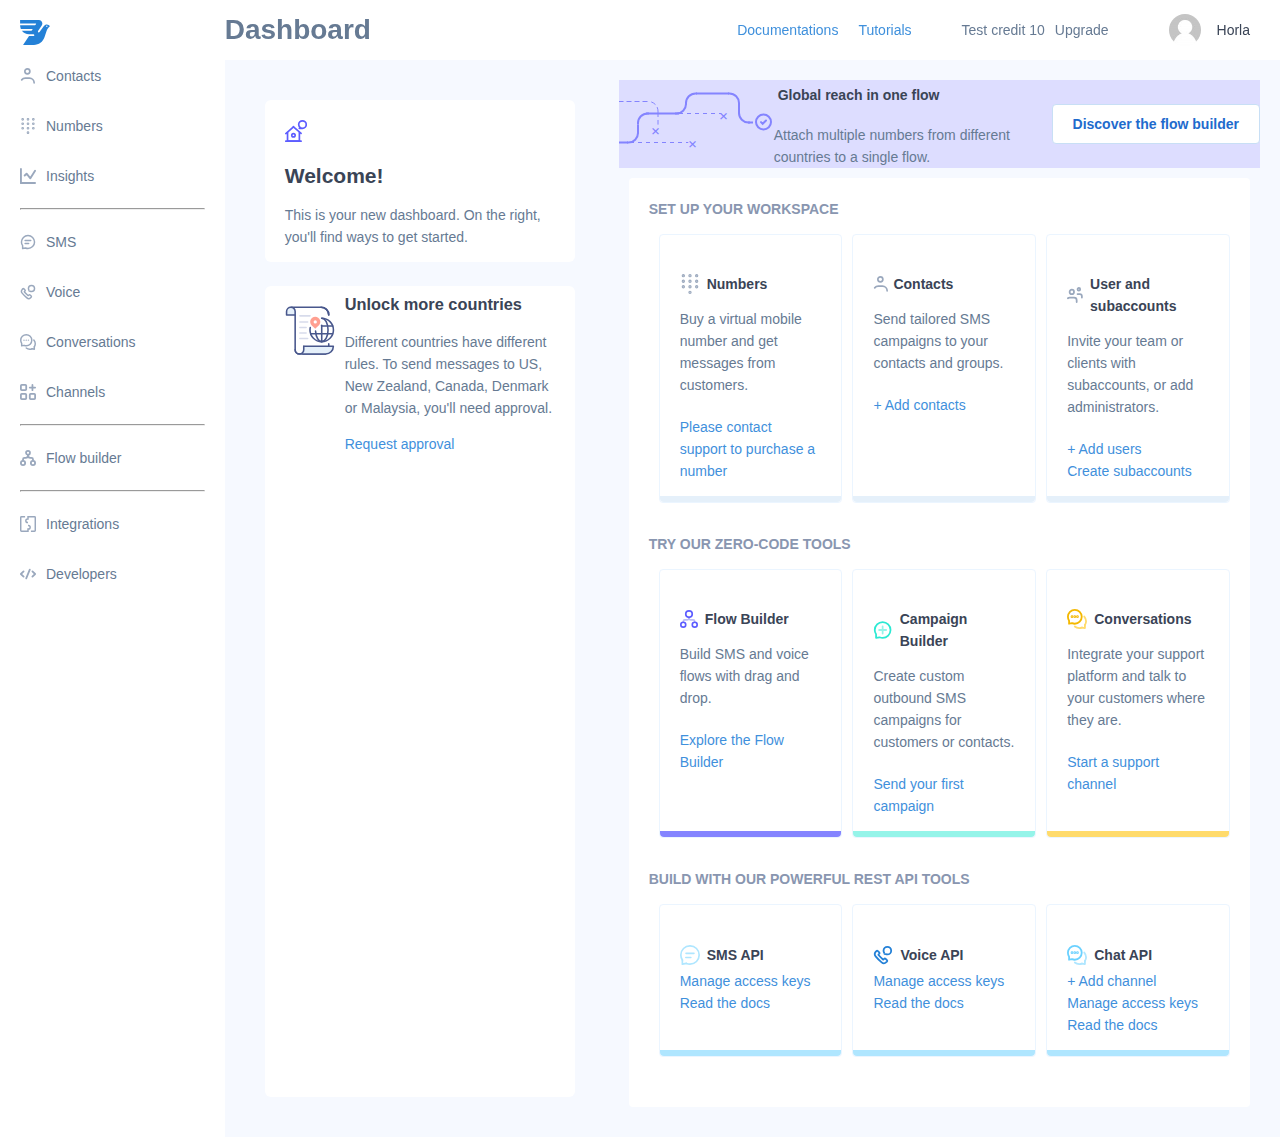
==== commit 31255b90: "sh" ====
--- a/Messagebird/dashboard/index.html
+++ b/Messagebird/dashboard/index.html
@@ -9,54 +9,52 @@
     </head>
     <body>
         <div class="container">
-            <div class="fssst">
-                <div class="fest">
-                    <img src="glyph.svg" width="30px" height="25px">
-                    <div class="nava">
-                        <img src="pp.svg">
-                        <p>Contacts</p>
-                    </div>
-                    <div class="nava">
-                        <svg version="1.1" viewBox="0 0 15 18" height="16px" width="16px"><g id="Symbols" fill="none" stroke="none" stroke-linecap="round" stroke-width="1"><g id="icon-dashboard-numbers-b" fill="#9AA8BD" stroke="#9AA8BD" stroke-width="2"><g transform="translate(1.000000, 1.000000)"><path d="M1,0.5 C1,0.776 0.776,1 0.5,1 C0.224,1 0,0.776 0,0.5 C0,0.224 0.224,0 0.5,0 C0.776,0 1,0.224 1,0.5 Z"></path><path d="M7,0.5 C7,0.776 6.776,1 6.5,1 C6.224,1 6,0.776 6,0.5 C6,0.224 6.224,0 6.5,0 C6.776,0 7,0.224 7,0.5 Z"></path><path d="M13,0.5 C13,0.776 12.776,1 12.5,1 C12.224,1 12,0.776 12,0.5 C12,0.224 12.224,0 12.5,0 C12.776,0 13,0.224 13,0.5 Z"></path><path d="M1,5.5 C1,5.776 0.776,6 0.5,6 C0.224,6 0,5.776 0,5.5 C0,5.224 0.224,5 0.5,5 C0.776,5 1,5.224 1,5.5 Z"></path><path d="M7,5.5 C7,5.776 6.776,6 6.5,6 C6.224,6 6,5.776 6,5.5 C6,5.224 6.224,5 6.5,5 C6.776,5 7,5.224 7,5.5 Z"></path><path d="M13,5.5 C13,5.776 12.776,6 12.5,6 C12.224,6 12,5.776 12,5.5 C12,5.224 12.224,5 12.5,5 C12.776,5 13,5.224 13,5.5 Z"></path><path d="M1,10.5 C1,10.776 0.776,11 0.5,11 C0.224,11 0,10.776 0,10.5 C0,10.224 0.224,10 0.5,10 C0.776,10 1,10.224 1,10.5 Z"></path><path d="M7,10.5 C7,10.776 6.776,11 6.5,11 C6.224,11 6,10.776 6,10.5 C6,10.224 6.224,10 6.5,10 C6.776,10 7,10.224 7,10.5 Z"></path><path d="M7,15.5 C7,15.776 6.776,16 6.5,16 C6.224,16 6,15.776 6,15.5 C6,15.224 6.224,15 6.5,15 C6.776,15 7,15.224 7,15.5 Z"></path><path d="M13,10.5 C13,10.776 12.776,11 12.5,11 C12.224,11 12,10.776 12,10.5 C12,10.224 12.224,10 12.5,10 C12.776,10 13,10.224 13,10.5 Z"></path></g></g></g></svg>
-                        <p>Numbers</p>
-                    </div>
-                    <div class="nava">
-                        <img src="ins.svg">
-                        <p>Insights</p>
-                    </div>
-                    <hr>
-                    <div class="nava">
-                        <img src="sms.svg">
-                        <p>SMS</p>
-                    </div>
-                    <div class="nava">
-                        <img src="voi.svg">
-                        <p>Voice</p>
-                    </div>
-                    <div class="nava">
-                        <img src="conv.svg">
-                        <p>Conversations</p>
-                    </div>
-                    <div class="nava">
-                        <img src="cha.svg">
-                        <p>Channels</p>
-                    </div>
-                    <hr>
-                    <div class="nava">
-                        <img src="flo.svg">
-                        <p>Flow builder</p>
-                    </div>
-                    <hr>
-                    <div class="nava">
-                        <img src="int.svg">
-                        <p>Integrations</p>
-                    </div>
-                    <div class="nava">
-                        <img src="dev.svg">
-                        <p>Developers</p>
-                    </div>
-
-                </div>
+            <div class="fest">
+                <img src="glyph.svg" width="30px" height="25px">
+                <div class="nava">
+                    <img src="pp.svg">
+                    <p>Contacts</p>
+                </div>
+                <div class="nava">
+                    <svg version="1.1" viewBox="0 0 15 18" height="16px" width="16px"><g id="Symbols" fill="none" stroke="none" stroke-linecap="round" stroke-width="1"><g id="icon-dashboard-numbers-b" fill="#9AA8BD" stroke="#9AA8BD" stroke-width="2"><g transform="translate(1.000000, 1.000000)"><path d="M1,0.5 C1,0.776 0.776,1 0.5,1 C0.224,1 0,0.776 0,0.5 C0,0.224 0.224,0 0.5,0 C0.776,0 1,0.224 1,0.5 Z"></path><path d="M7,0.5 C7,0.776 6.776,1 6.5,1 C6.224,1 6,0.776 6,0.5 C6,0.224 6.224,0 6.5,0 C6.776,0 7,0.224 7,0.5 Z"></path><path d="M13,0.5 C13,0.776 12.776,1 12.5,1 C12.224,1 12,0.776 12,0.5 C12,0.224 12.224,0 12.5,0 C12.776,0 13,0.224 13,0.5 Z"></path><path d="M1,5.5 C1,5.776 0.776,6 0.5,6 C0.224,6 0,5.776 0,5.5 C0,5.224 0.224,5 0.5,5 C0.776,5 1,5.224 1,5.5 Z"></path><path d="M7,5.5 C7,5.776 6.776,6 6.5,6 C6.224,6 6,5.776 6,5.5 C6,5.224 6.224,5 6.5,5 C6.776,5 7,5.224 7,5.5 Z"></path><path d="M13,5.5 C13,5.776 12.776,6 12.5,6 C12.224,6 12,5.776 12,5.5 C12,5.224 12.224,5 12.5,5 C12.776,5 13,5.224 13,5.5 Z"></path><path d="M1,10.5 C1,10.776 0.776,11 0.5,11 C0.224,11 0,10.776 0,10.5 C0,10.224 0.224,10 0.5,10 C0.776,10 1,10.224 1,10.5 Z"></path><path d="M7,10.5 C7,10.776 6.776,11 6.5,11 C6.224,11 6,10.776 6,10.5 C6,10.224 6.224,10 6.5,10 C6.776,10 7,10.224 7,10.5 Z"></path><path d="M7,15.5 C7,15.776 6.776,16 6.5,16 C6.224,16 6,15.776 6,15.5 C6,15.224 6.224,15 6.5,15 C6.776,15 7,15.224 7,15.5 Z"></path><path d="M13,10.5 C13,10.776 12.776,11 12.5,11 C12.224,11 12,10.776 12,10.5 C12,10.224 12.224,10 12.5,10 C12.776,10 13,10.224 13,10.5 Z"></path></g></g></g></svg>
+                    <p>Numbers</p>
+                </div>
+                <div class="nava">
+                    <img src="ins.svg">
+                    <p>Insights</p>
+                </div>
+                <hr>
+                <div class="nava">
+                    <img src="sms.svg">
+                    <p>SMS</p>
+                </div>
+                <div class="nava">
+                    <img src="voi.svg">
+                    <p>Voice</p>
+                </div>
+                <div class="nava">
+                    <img src="conv.svg">
+                    <p>Conversations</p>
+                </div>
+                <div class="nava">
+                    <img src="cha.svg">
+                    <p>Channels</p>
+                </div>
+                <hr>
+                <div class="nava">
+                    <img src="flo.svg">
+                    <p>Flow builder</p>
+                </div>
+                <hr>
+                <div class="nava">
+                    <img src="int.svg">
+                    <p>Integrations</p>
+                </div>
+                <div class="nava">
+                    <img src="dev.svg">
+                    <p>Developers</p>
+                </div>
+
             </div>
             <div class="econd">
                 <div class="dash">
@@ -81,7 +79,7 @@
                                     <svg height="63px" width="155px" version="1.1" viewBox="0 0 155 56" class="css-1xaekgw eop8cnr5"><defs></defs><g fill="none" stroke="none" stroke-width="1"><g transform="translate(0.000000, -19.000000)"><g><g transform="translate(-3.000000, 20.000000)"><g fill="#8484FF" font-size="17" transform="translate(75.363573, 51.041791) rotate(45.000000) translate(-75.363573, -51.041791) translate(70.863573, 39.541791)"><text id="+"><tspan x="0.192" y="16.192">+</tspan></text></g><g fill="#8484FF" font-size="17" transform="translate(38.363573, 38.041791) rotate(45.000000) translate(-38.363573, -38.041791) translate(33.863573, 26.541791)"><text id="+"><tspan x="0.192" y="16.192">+</tspan></text></g><g fill="#8484FF" font-size="17" transform="translate(106.363573, 23.041791) rotate(45.000000) translate(-106.363573, -23.041791) translate(101.863573, 11.541791)"><text id="+"><tspan x="0.192" y="16.192">+</tspan></text></g><path d="M112.016,0 L81,0" fill="#D8D8D8" stroke="#8484FF" stroke-linecap="square" stroke-width="2"></path><path d="M31.016,8 L0,8" fill="#D8D8D8" stroke="#8484FF" stroke-dasharray="4" stroke-linecap="square"></path><path d="M123,19 L123,19.4 C123,24.7019336 127.298066,29 132.6,29 L133,29" stroke="#8484FF" stroke-linecap="square" stroke-width="2"></path><path d="M22,32 L22,39 M123,10.983 L123,19" fill="#D8D8D8" stroke="#8484FF" stroke-linecap="square" stroke-width="2"></path><path d="M42,18.983 L42,30.597" fill="#D8D8D8" stroke="#8484FF" stroke-dasharray="4" stroke-linecap="square"></path><path d="M22,30 L22,29.6 C22,24.2980664 26.2980664,20 31.6,20 L32,20 M70,10 L70,9.6 C70,4.2980664 74.2980664,8.8817842e-16 79.6,0 L80,0 M123,10 L123,9.6 C123,4.2980664 118.701934,9.76996262e-15 113.4,0 L113,0" stroke="#8484FF" stroke-linecap="square" stroke-width="2"></path><path d="M42,18 L42,17.6 C42,15.0539217 40.9885743,12.6121241 39.1882251,10.8117749 C37.3878759,9.01142567 34.9460783,8 32.4,8 L32,8" stroke="#8484FF" stroke-dasharray="4" stroke-linecap="square"></path><path d="M14,49 L72.26,49 M47,20 L105.26,20" stroke="#8484FF" stroke-dasharray="4"></path><path d="M62.016,20 L31,20 M136,29 L133,29 M11.016,49 L1,49" fill="#D8D8D8" stroke="#8484FF" stroke-linecap="square" stroke-width="2"></path><path d="M70,10 L70,10.4 C70,15.7019336 65.7019336,20 60.4,20 L60,20 M22,39 L22,39.4 C22,41.9460783 20.9885743,44.3878759 19.1882251,46.1882251 C17.3878759,47.9885743 14.9460783,49 12.4,49 L12,49" stroke="#8484FF" stroke-linecap="square" stroke-width="2"></path><g stroke="#8484FF" stroke-linecap="round" stroke-width="2" transform="translate(140.000000, 21.000000)"><path d="M15,7.5 C15,11.6421356 11.6421356,15 7.5,15 C3.35786438,15 0,11.6421356 0,7.5 C0,3.35786438 3.35786438,0 7.5,0 C11.6421356,0 15,3.35786438 15,7.5 Z"></path><polyline points="10 6 6.644 9.333 5 7.627"></polyline></g></g></g></g></g></svg>
                                 </div>
                                 <div>
-                                    <h4>Global reach in one flow</h4>
+                                    <h4  id="hidders">Global reach in one flow</h4>
                                     <p id="juju">Attach multiple numbers from different countries to a single flow.</p>
                                 </div>
                                 <div>
--- a/Messagebird/dashboard/style.css
+++ b/Messagebird/dashboard/style.css
@@ -40,9 +40,14 @@
 }
 
 h4{
+   color: #3a4456;
    margin-left: 4px;
 }
 
+h2, h3{
+   color: #3a4456;
+
+}
 
 body{
    font-family: LotaGrotesque-Regular, sans-serif;
@@ -178,6 +183,15 @@
    display: flex;
    margin-top: 14px;;
 }
+
+.iolk .rege>a:first-of-type{
+   margin-top: 6px;;
+}
+
+.iolk .rege>a{
+   margin-bottom: 0px;
+}
+
 
 .rege{
    position: relative;
@@ -202,6 +216,7 @@
 .lopj{
    display: flex;
    align-items: center;
+   margin-bottom: -20px;
 }
 
 .lopj>svg{
@@ -218,7 +233,11 @@
 }
 
 .secr{
+   border-radius: 4px;
+   padding: 20px;
    margin: 10px;
+   background-color: white;
+
 }
 
 .juju{
@@ -286,6 +305,9 @@
    padding-right: 30px;;
 }
 
+.hrl>p{
+   color: #3a4456;
+}
 
 #werh{
    height: 40px;
@@ -371,6 +393,7 @@
 
 }
 
+
 @media only screen and (max-width: 800px) {
 
    .doct>a {
@@ -390,7 +413,73 @@
    .rege{
       max-height: 200px;
       padding: 2px;
-   }
+      padding-bottom: 50px;
+   }
+
+   .hrl>p {
+      display: none;
+   }
+
+   .fest {
+      width: 184px;
+      margin: 8px;
+  }
 
    
-}+}
+
+@media only screen and (max-width: 700px) {
+   .fest {
+      width: 160px;
+      margin: 8px;
+  }
+
+}
+
+
+@media only screen and (max-width: 450px) {
+   .fest{
+      display: none;
+   }
+
+   .iolk,.welt {
+      display: flex;
+      flex-direction: column;
+   }
+
+   .rege{
+      padding: 20px;
+   }
+
+   .nota{
+      padding: 0;
+      margin-top: 24px;
+      margin-left: 0;
+      margin-right: 0;
+   }
+
+   .welt{
+      margin-right: 0;
+      width: 90%;
+   }
+
+   #hidders{
+      display: none;
+
+   }
+
+   #werh {
+      height: 40px;
+      padding-right: 3px;
+      padding-left: 3px;
+   }
+
+   .tst, .hrl, .doct {
+      display: none;
+  }
+
+  .dash{
+     padding: 10px;
+  }
+
+}
